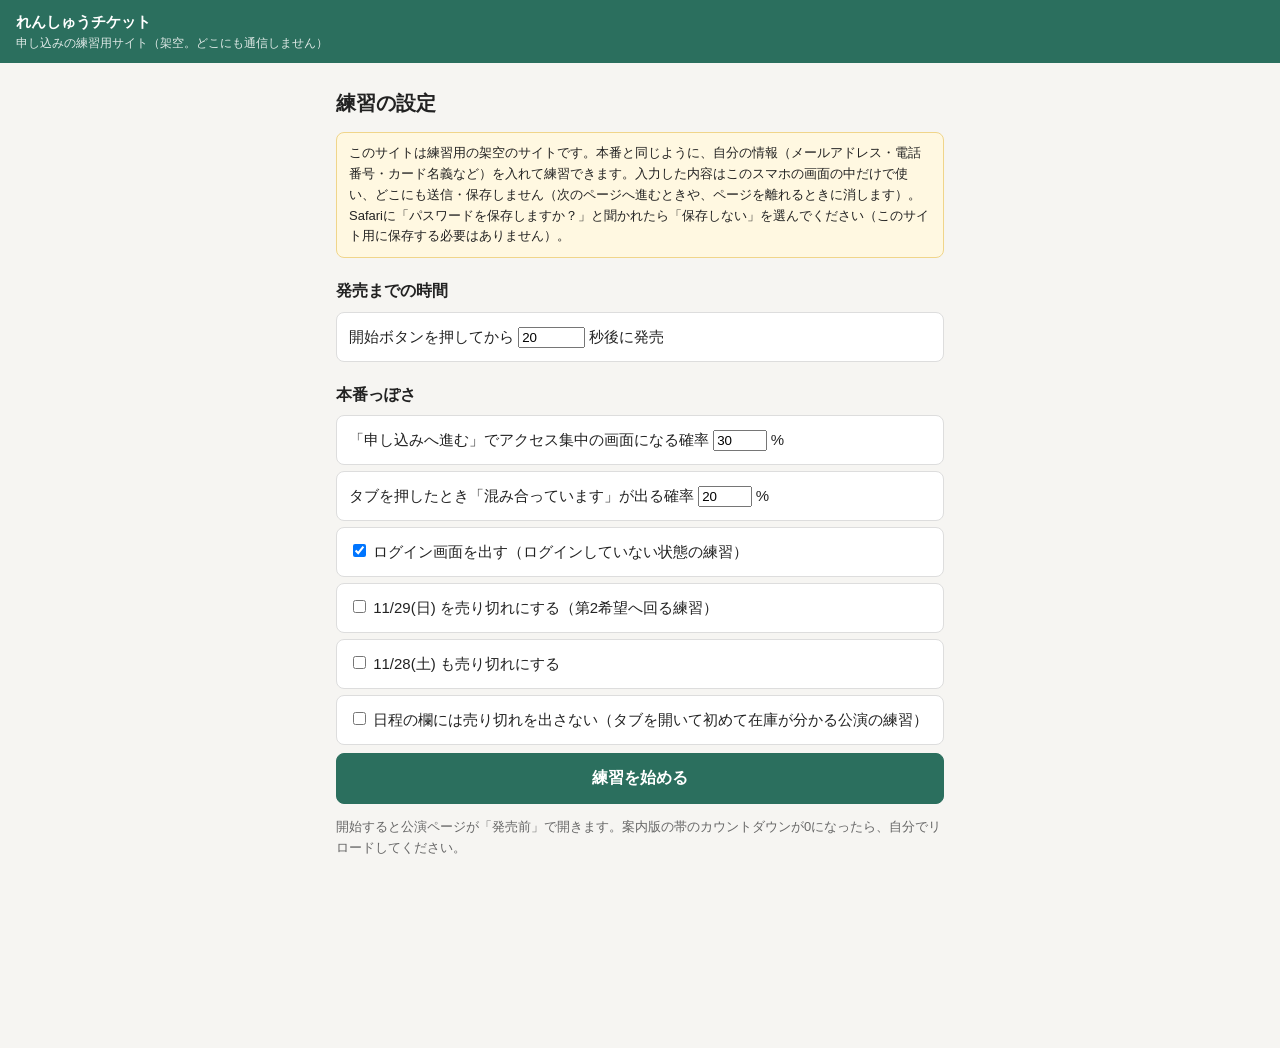
==== index.html @ 8c1ce604 "Add files via upload" ====
<!doctype html>
<html lang="ja">
<head>
<meta charset="utf-8">
<meta name="viewport" content="width=device-width, initial-scale=1">
<meta name="robots" content="noindex">
<title>チケット申し込み練習（設定）</title>
<link rel="stylesheet" href="style.css">
<script src="common.js"></script>
</head>
<body>
<div class="ph">れんしゅうチケット<small>申し込みの練習用サイト（架空。どこにも通信しません）</small></div>
<main>
  <h1>練習の設定</h1>
  <p class="note">このサイトは練習用の架空のサイトです。本番と同じように、自分の情報（メールアドレス・電話番号・カード名義など）を入れて練習できます。入力した内容はこのスマホの画面の中だけで使い、どこにも送信・保存しません（次のページへ進むときや、ページを離れるときに消します）。<br>Safariに「パスワードを保存しますか？」と聞かれたら「保存しない」を選んでください（このサイト用に保存する必要はありません）。</p>

  <h2>発売までの時間</h2>
  <label class="choice">開始ボタンを押してから <input id="delaySec" type="number" min="5" max="600" style="width:5em"> 秒後に発売</label>

  <h2>本番っぽさ</h2>
  <label class="choice">「申し込みへ進む」でアクセス集中の画面になる確率 <input id="sorryRate" type="number" min="0" max="100" style="width:4em"> %</label>
  <label class="choice">タブを押したとき「混み合っています」が出る確率 <input id="busyRate" type="number" min="0" max="100" style="width:4em"> %</label>
  <label class="choice"><input id="needLogin" type="checkbox"> ログイン画面を出す（ログインしていない状態の練習）</label>
  <label class="choice"><input id="sold29" type="checkbox"> 11/29(日) を売り切れにする（第2希望へ回る練習）</label>
  <label class="choice"><input id="sold28" type="checkbox"> 11/28(土) も売り切れにする</label>
  <label class="choice"><input id="hideSold" type="checkbox"> 日程の欄には売り切れを出さない（タブを開いて初めて在庫が分かる公演の練習）</label>

  <button id="start" class="Button -primary">練習を始める</button>
  <p class="filler">開始すると公演ページが「発売前」で開きます。案内版の帯のカウントダウンが0になったら、自分でリロードしてください。</p>
</main>
<script>
  const c = P.cfg();
  for (const k of ['delaySec', 'sorryRate', 'busyRate']) document.getElementById(k).value = c[k];
  for (const k of ['needLogin', 'sold29', 'sold28', 'hideSold']) document.getElementById(k).checked = !!c[k];
  document.getElementById('start').addEventListener('click', () => {
    const v = (id) => Number(document.getElementById(id).value) || 0;
    const b = (id) => document.getElementById(id).checked;
    const cfg = { delaySec: Math.max(5, v('delaySec')), sorryRate: v('sorryRate'), busyRate: v('busyRate'),
      needLogin: b('needLogin'), sold29: b('sold29'), sold28: b('sold28'), hideSold: b('hideSold') };
    cfg.startAt = Date.now() + cfg.delaySec * 1000;
    P.set('cfg', cfg);
    P.reset();
    location.href = 'order.html?gLcode=99999';
  });
</script>
</body>
</html>
---- style.css ----
:root { --bg: #f6f5f2; --fg: #222; --sub: #666; --line: #ddd; --brand: #2b6f5e; --card: #fff; --warn: #b3261e; }
* { box-sizing: border-box; }
body { margin: 0; background: var(--bg); color: var(--fg); font: 15px/1.6 -apple-system, "Hiragino Sans", sans-serif; padding-bottom: 160px; }
.ph { background: var(--brand); color: #fff; padding: 10px 16px; font-weight: bold; }
.ph small { display: block; font-weight: normal; opacity: .85; font-size: 12px; }
main { padding: 16px; max-width: 640px; margin: 0 auto; }
h1 { font-size: 20px; margin: 8px 0 12px; }
h2 { font-size: 16px; margin: 20px 0 8px; }
.note { background: #fff8e1; border: 1px solid #f0d58a; border-radius: 8px; padding: 10px 12px; font-size: 13px; }
.filler { color: var(--sub); font-size: 13px; }
.filler p { margin: 0 0 12px; }
.Tags { list-style: none; padding: 0; margin: 0 0 12px; display: flex; gap: 6px; flex-wrap: wrap; }
.Tag { border: 1px solid var(--line); border-radius: 4px; padding: 2px 8px; font-size: 12px; background: var(--card); }
.Tag.-release { border-color: var(--brand); color: var(--brand); font-weight: bold; }
.Tag.-before-release { color: var(--sub); }
.views { display: flex; gap: 8px; margin: 8px 0 16px; }
.ViewSwitchButton { flex: 1; padding: 8px; border: 1px solid var(--line); background: var(--card); border-radius: 6px; font-size: 14px; }
.ViewSwitchButton.-is-active { border-color: var(--brand); color: var(--brand); font-weight: bold; }
.AccordionBox { background: var(--card); border: 1px solid var(--line); border-radius: 8px; margin-bottom: 12px; overflow: hidden; }
.AccordionBox__head { display: flex; justify-content: space-between; align-items: center; padding: 12px; }
.AccordionBox__status { margin: 0; font-size: 13px; color: var(--brand); font-weight: bold; }
.AccordionBox__button { width: 100%; padding: 12px; border: 0; border-top: 1px solid var(--line); background: #fafafa; font-size: 14px; }
.AccordionBox__list { list-style: none; margin: 0; padding: 0; }
.AccordionBox__item { display: flex; justify-content: space-between; align-items: center; padding: 12px; border-top: 1px solid var(--line); }
.AccordionBox__itemPlace a { color: var(--brand); font-weight: bold; text-decoration: underline; }
.AccordionBox__item[data-item-status="sold-out"] .AccordionBox__itemPlace a { color: var(--sub); pointer-events: none; text-decoration: none; }
.loading { padding: 12px; color: var(--sub); font-size: 13px; border-top: 1px solid var(--line); }
.Modal { position: fixed; inset: 0; background: rgba(0,0,0,.45); display: flex; align-items: flex-end; justify-content: center; z-index: 1000; }
.Modal[aria-hidden="true"] { display: none; }
.Modal__box { background: var(--card); width: 100%; max-width: 640px; border-radius: 14px 14px 0 0; padding: 16px 16px 140px; max-height: 90vh; overflow: auto; }
.Button { display: block; width: 100%; text-align: center; padding: 14px; border-radius: 8px; border: 1px solid var(--line); background: var(--card); color: var(--fg); font-size: 16px; text-decoration: none; margin: 8px 0; }
.Button.-primary, .Button.primary { background: var(--brand); color: #fff; border-color: var(--brand); font-weight: bold; }
.Button.-secondary { background: var(--warn); color: #fff; border-color: var(--warn); }
select { font-size: 16px; padding: 8px; width: 100%; }
label.choice { display: block; background: var(--card); border: 1px solid var(--line); border-radius: 8px; padding: 12px; margin: 6px 0; }
input[type=text], input[type=email], input[type=password], input[inputmode=numeric] { width: 100%; font-size: 16px; padding: 10px; border: 1px solid var(--line); border-radius: 6px; }
.err { color: var(--warn); font-size: 13px; min-height: 1em; }
.signup-modal-wrapper { position: fixed; inset: 0; background: rgba(0,0,0,.45); display: none; align-items: center; justify-content: center; z-index: 1000; padding: 16px; }
.signup-modal-wrapper.is-open { display: flex; }
.signup-modal-wrapper .modal { background: var(--card); border-radius: 12px; padding: 16px; max-width: 520px; width: 100%; }
table.sum { width: 100%; border-collapse: collapse; background: var(--card); }
table.sum td { border: 1px solid var(--line); padding: 8px; font-size: 14px; }
.big { font-size: 28px; font-weight: bold; color: var(--brand); }
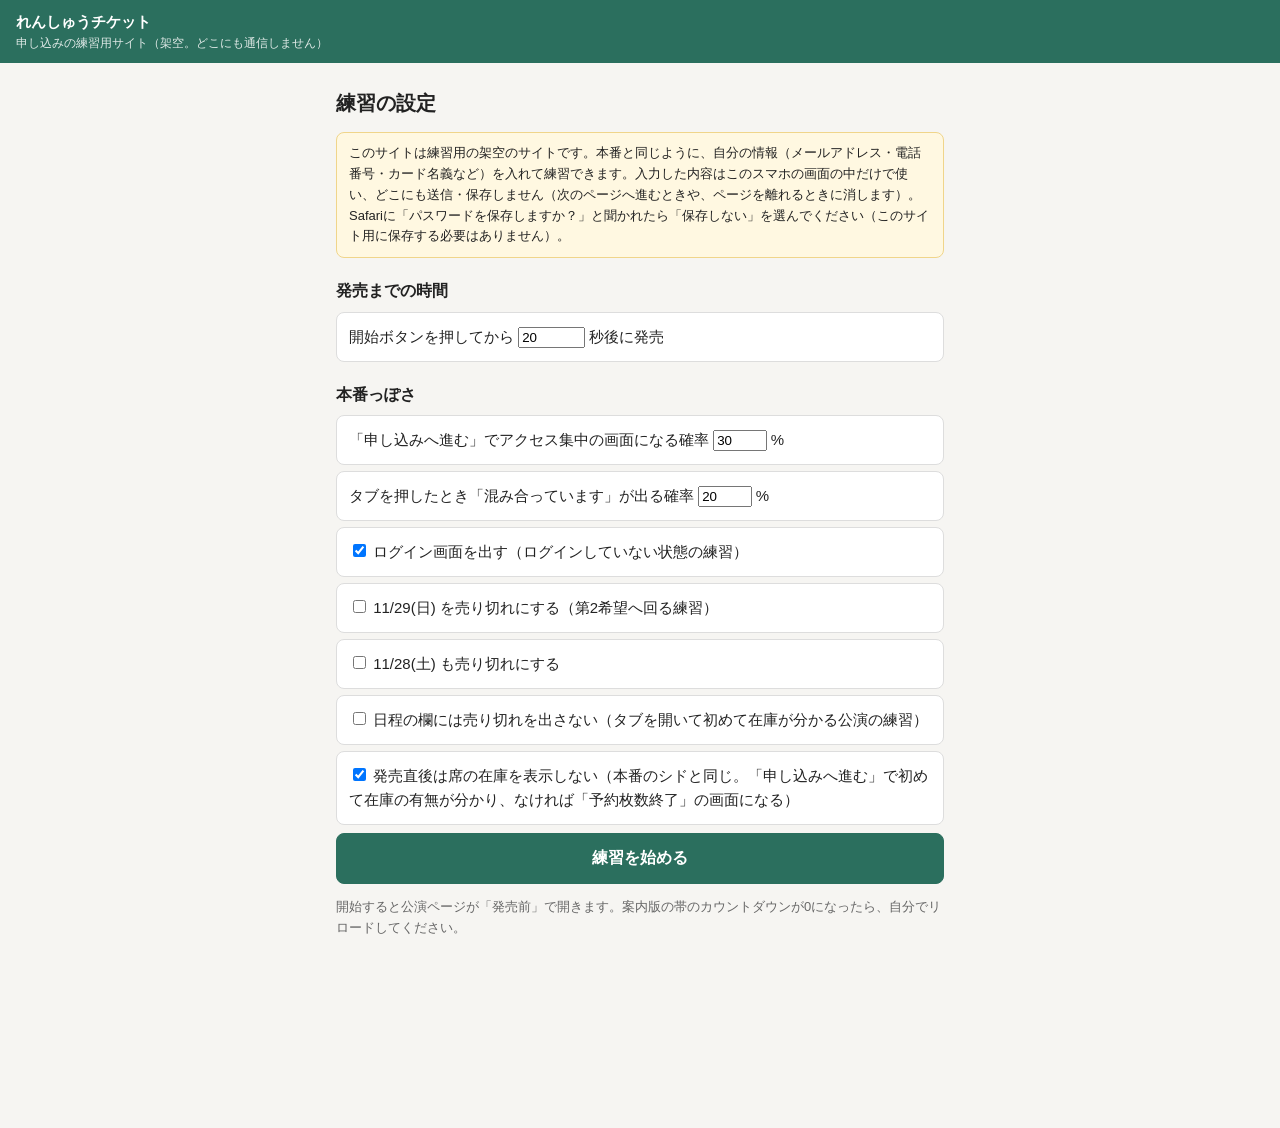
==== commit 221a6f26: "Add files via upload" ====
--- a/index.html
+++ b/index.html
@@ -24,6 +24,7 @@
   <label class="choice"><input id="sold29" type="checkbox"> 11/29(日) を売り切れにする（第2希望へ回る練習）</label>
   <label class="choice"><input id="sold28" type="checkbox"> 11/28(土) も売り切れにする</label>
   <label class="choice"><input id="hideSold" type="checkbox"> 日程の欄には売り切れを出さない（タブを開いて初めて在庫が分かる公演の練習）</label>
+  <label class="choice"><input id="blankStock" type="checkbox"> 発売直後は席の在庫を表示しない（本番のシドと同じ。「申し込みへ進む」で初めて在庫の有無が分かり、なければ「予約枚数終了」の画面になる）</label>
 
   <button id="start" class="Button -primary">練習を始める</button>
   <p class="filler">開始すると公演ページが「発売前」で開きます。案内版の帯のカウントダウンが0になったら、自分でリロードしてください。</p>
@@ -31,12 +32,12 @@
 <script>
   const c = P.cfg();
   for (const k of ['delaySec', 'sorryRate', 'busyRate']) document.getElementById(k).value = c[k];
-  for (const k of ['needLogin', 'sold29', 'sold28', 'hideSold']) document.getElementById(k).checked = !!c[k];
+  for (const k of ['needLogin', 'sold29', 'sold28', 'hideSold', 'blankStock']) document.getElementById(k).checked = !!c[k];
   document.getElementById('start').addEventListener('click', () => {
     const v = (id) => Number(document.getElementById(id).value) || 0;
     const b = (id) => document.getElementById(id).checked;
     const cfg = { delaySec: Math.max(5, v('delaySec')), sorryRate: v('sorryRate'), busyRate: v('busyRate'),
-      needLogin: b('needLogin'), sold29: b('sold29'), sold28: b('sold28'), hideSold: b('hideSold') };
+      needLogin: b('needLogin'), sold29: b('sold29'), sold28: b('sold28'), hideSold: b('hideSold'), blankStock: b('blankStock') };
     cfg.startAt = Date.now() + cfg.delaySec * 1000;
     P.set('cfg', cfg);
     P.reset();
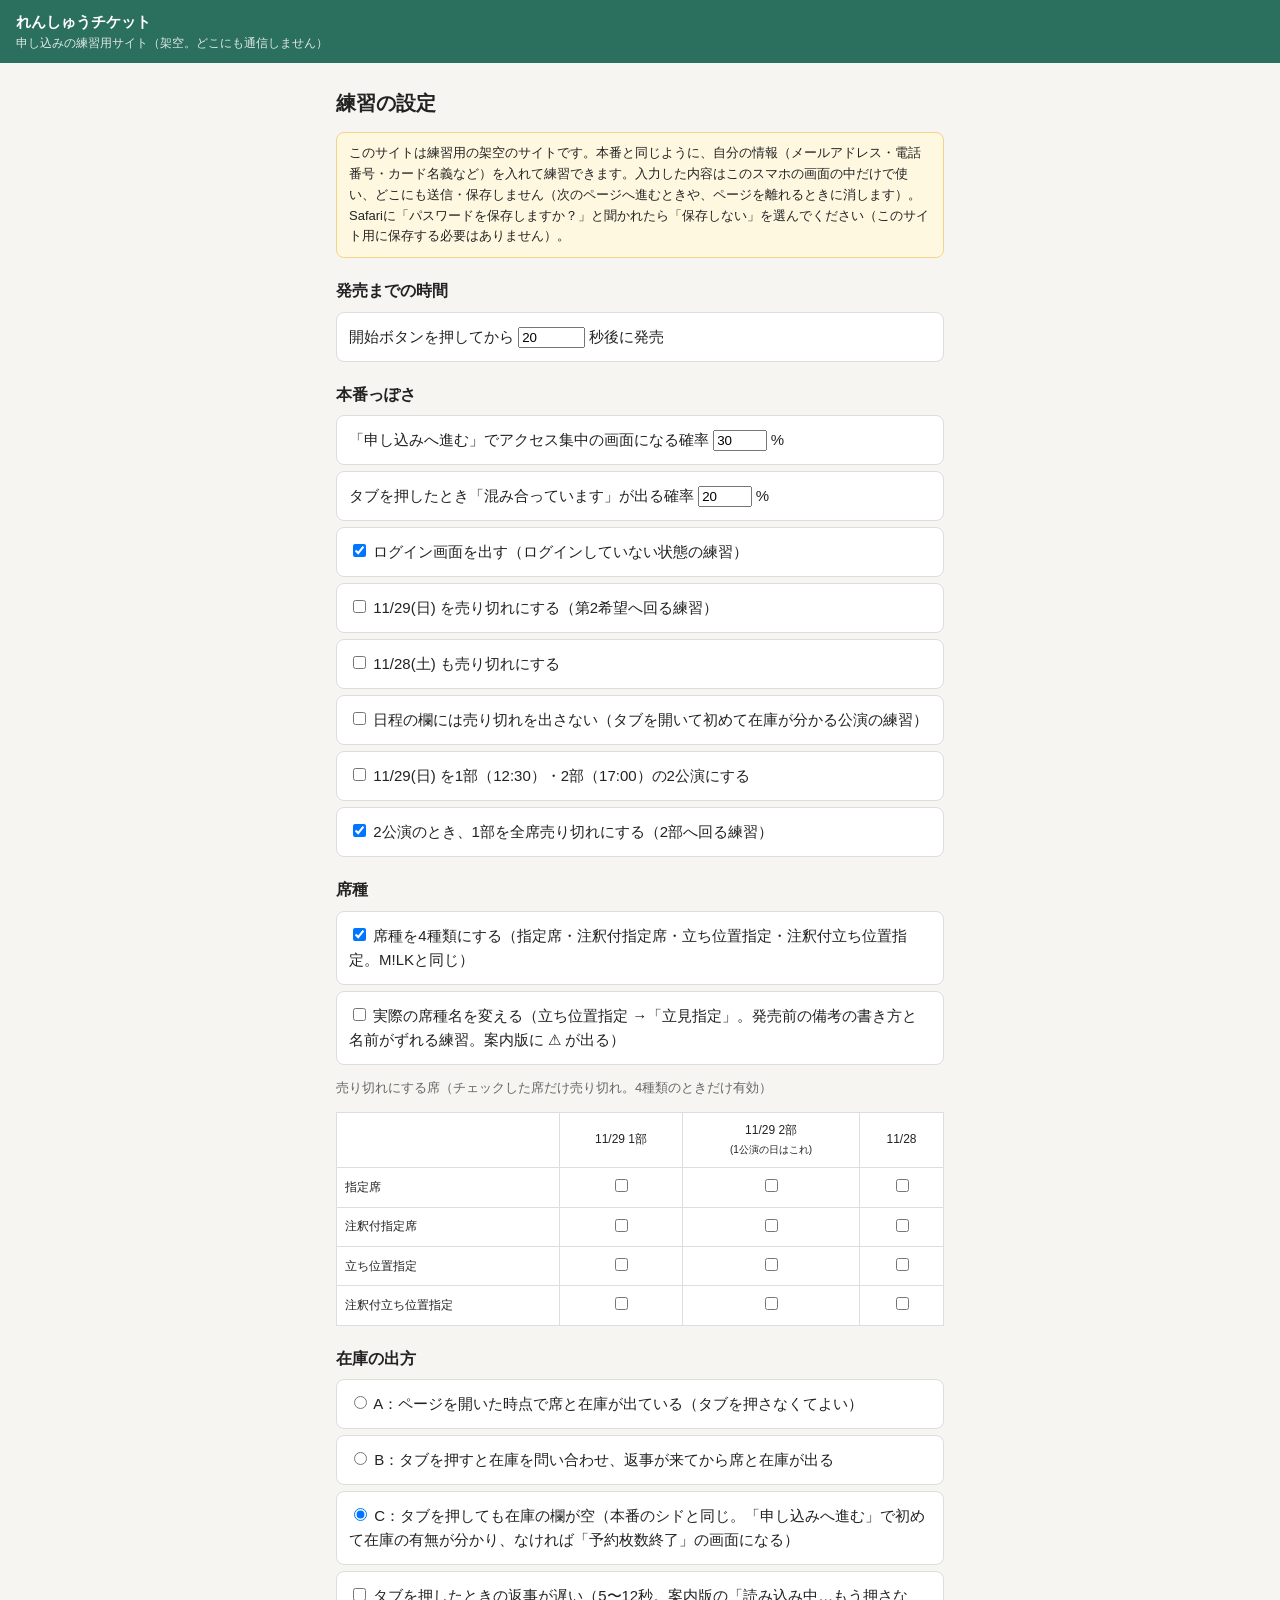
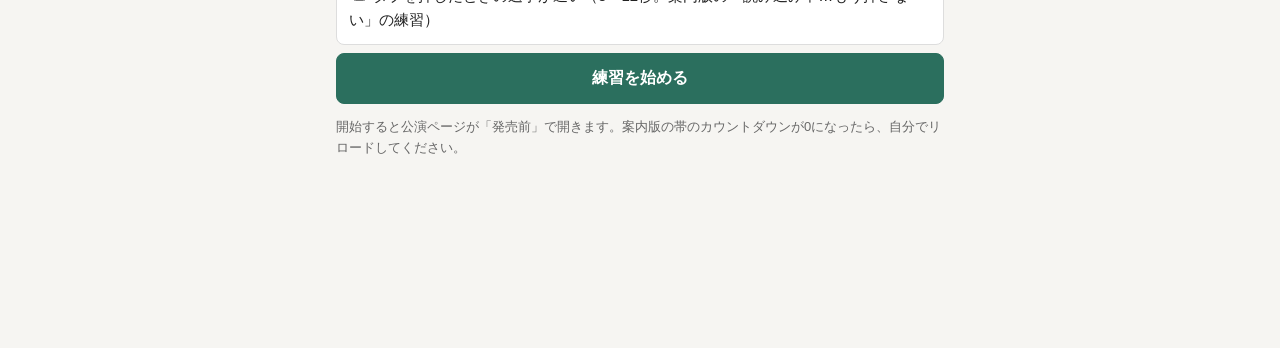
==== commit 097a19ff: "Add files via upload" ====
--- a/index.html
+++ b/index.html
@@ -24,7 +24,20 @@
   <label class="choice"><input id="sold29" type="checkbox"> 11/29(日) を売り切れにする（第2希望へ回る練習）</label>
   <label class="choice"><input id="sold28" type="checkbox"> 11/28(土) も売り切れにする</label>
   <label class="choice"><input id="hideSold" type="checkbox"> 日程の欄には売り切れを出さない（タブを開いて初めて在庫が分かる公演の練習）</label>
-  <label class="choice"><input id="blankStock" type="checkbox"> 発売直後は席の在庫を表示しない（本番のシドと同じ。「申し込みへ進む」で初めて在庫の有無が分かり、なければ「予約枚数終了」の画面になる）</label>
+  <label class="choice"><input id="twoShows" type="checkbox"> 11/29(日) を1部（12:30）・2部（17:00）の2公演にする</label>
+  <label class="choice"><input id="soldShow1" type="checkbox"> 2公演のとき、1部を全席売り切れにする（2部へ回る練習）</label>
+
+  <h2>席種</h2>
+  <label class="choice"><input id="seats4" type="checkbox"> 席種を4種類にする（指定席・注釈付指定席・立ち位置指定・注釈付立ち位置指定。M!LKと同じ）</label>
+  <label class="choice"><input id="renameSeats" type="checkbox"> 実際の席種名を変える（立ち位置指定 →「立見指定」。発売前の備考の書き方と名前がずれる練習。案内版に ⚠ が出る）</label>
+  <p class="filler">売り切れにする席（チェックした席だけ売り切れ。4種類のときだけ有効）</p>
+  <table class="sum" id="soldGrid"></table>
+
+  <h2>在庫の出方</h2>
+  <label class="choice"><input type="radio" name="stockMode" value="A"> A：ページを開いた時点で席と在庫が出ている（タブを押さなくてよい）</label>
+  <label class="choice"><input type="radio" name="stockMode" value="B"> B：タブを押すと在庫を問い合わせ、返事が来てから席と在庫が出る</label>
+  <label class="choice"><input type="radio" name="stockMode" value="C"> C：タブを押しても在庫の欄が空（本番のシドと同じ。「申し込みへ進む」で初めて在庫の有無が分かり、なければ「予約枚数終了」の画面になる）</label>
+  <label class="choice"><input id="slowRes" type="checkbox"> タブを押したときの返事が遅い（5〜12秒。案内版の「読み込み中…もう押さない」の練習）</label>
 
   <button id="start" class="Button -primary">練習を始める</button>
   <p class="filler">開始すると公演ページが「発売前」で開きます。案内版の帯のカウントダウンが0になったら、自分でリロードしてください。</p>
@@ -32,12 +45,25 @@
 <script>
   const c = P.cfg();
   for (const k of ['delaySec', 'sorryRate', 'busyRate']) document.getElementById(k).value = c[k];
-  for (const k of ['needLogin', 'sold29', 'sold28', 'hideSold', 'blankStock']) document.getElementById(k).checked = !!c[k];
+  for (const k of ['needLogin', 'sold29', 'sold28', 'hideSold', 'slowRes', 'twoShows', 'soldShow1', 'seats4', 'renameSeats']) document.getElementById(k).checked = !!c[k];
+  // 売り切れにする席の表（行＝席種、列＝公演）
+  const SEATN = [['001', '指定席'], ['004', '注釈付指定席'], ['005', '立ち位置指定'], ['006', '注釈付立ち位置指定']];
+  const SHOWN = [['P29A', '11/29 1部'], ['P29', '11/29 2部<br><small>(1公演の日はこれ)</small>'], ['P28', '11/28']];
+  const grid = document.getElementById('soldGrid');
+  grid.innerHTML = '<tr><td></td>' + SHOWN.map(([, n]) => `<td style="font-size:12px;text-align:center">${n}</td>`).join('') + '</tr>' +
+    SEATN.map(([cd, n]) => `<tr><td style="font-size:12px">${n}</td>` +
+      SHOWN.map(([k]) => `<td style="text-align:center"><input type="checkbox" class="soldSeat" value="${k}|${cd}"${(c.soldSeats || []).includes(`${k}|${cd}`) ? ' checked' : ''}></td>`).join('') + '</tr>').join('');
+  const mode0 = ['A', 'B', 'C'].includes(c.stockMode) ? c.stockMode : (c.blankStock ? 'C' : 'B');
+  document.querySelector(`input[name=stockMode][value=${mode0}]`).checked = true;
   document.getElementById('start').addEventListener('click', () => {
     const v = (id) => Number(document.getElementById(id).value) || 0;
     const b = (id) => document.getElementById(id).checked;
     const cfg = { delaySec: Math.max(5, v('delaySec')), sorryRate: v('sorryRate'), busyRate: v('busyRate'),
-      needLogin: b('needLogin'), sold29: b('sold29'), sold28: b('sold28'), hideSold: b('hideSold'), blankStock: b('blankStock') };
+      needLogin: b('needLogin'), sold29: b('sold29'), sold28: b('sold28'), hideSold: b('hideSold'),
+      stockMode: document.querySelector('input[name=stockMode]:checked')?.value || 'C', slowRes: b('slowRes'), twoShows: b('twoShows'),
+      soldShow1: b('soldShow1'), seats4: b('seats4'), renameSeats: b('renameSeats'),
+      soldSeats: [...document.querySelectorAll('.soldSeat:checked')].map((x) => x.value) };
+    cfg.blankStock = cfg.stockMode === 'C';
     cfg.startAt = Date.now() + cfg.delaySec * 1000;
     P.set('cfg', cfg);
     P.reset();
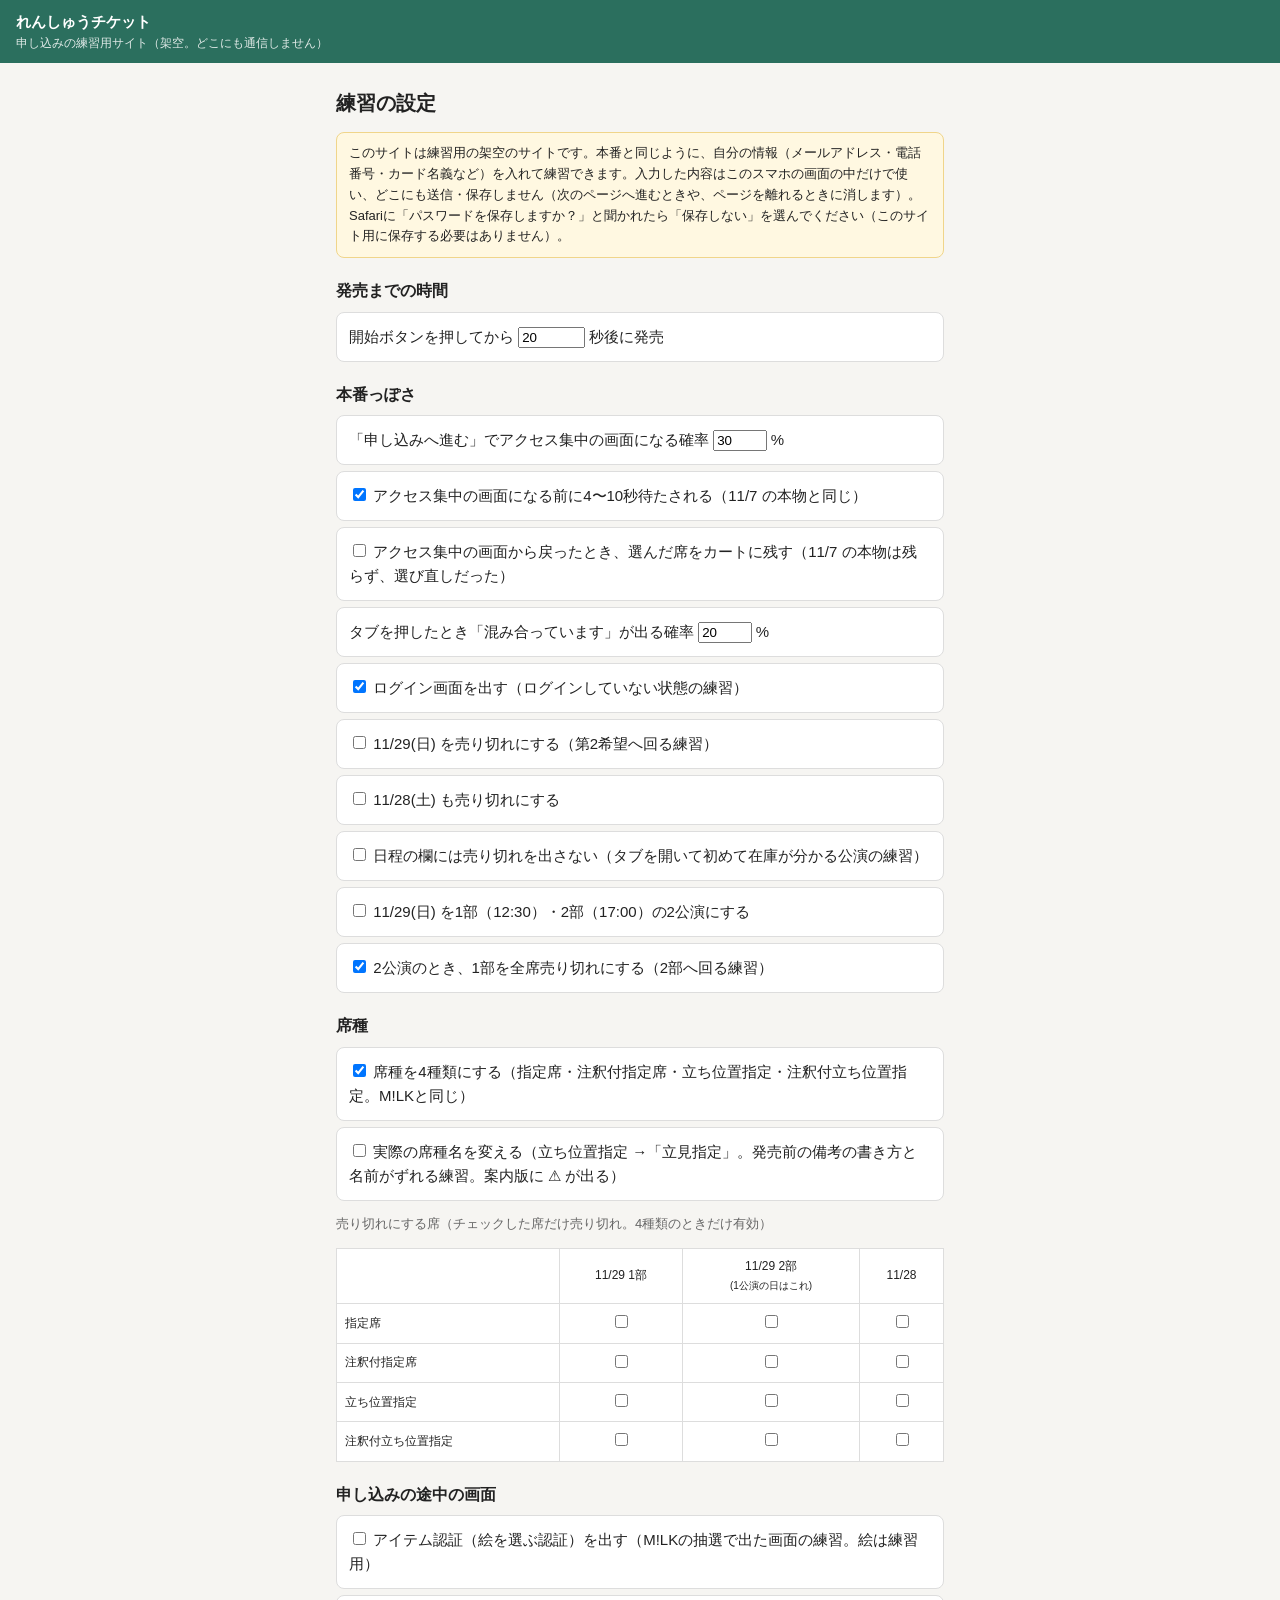
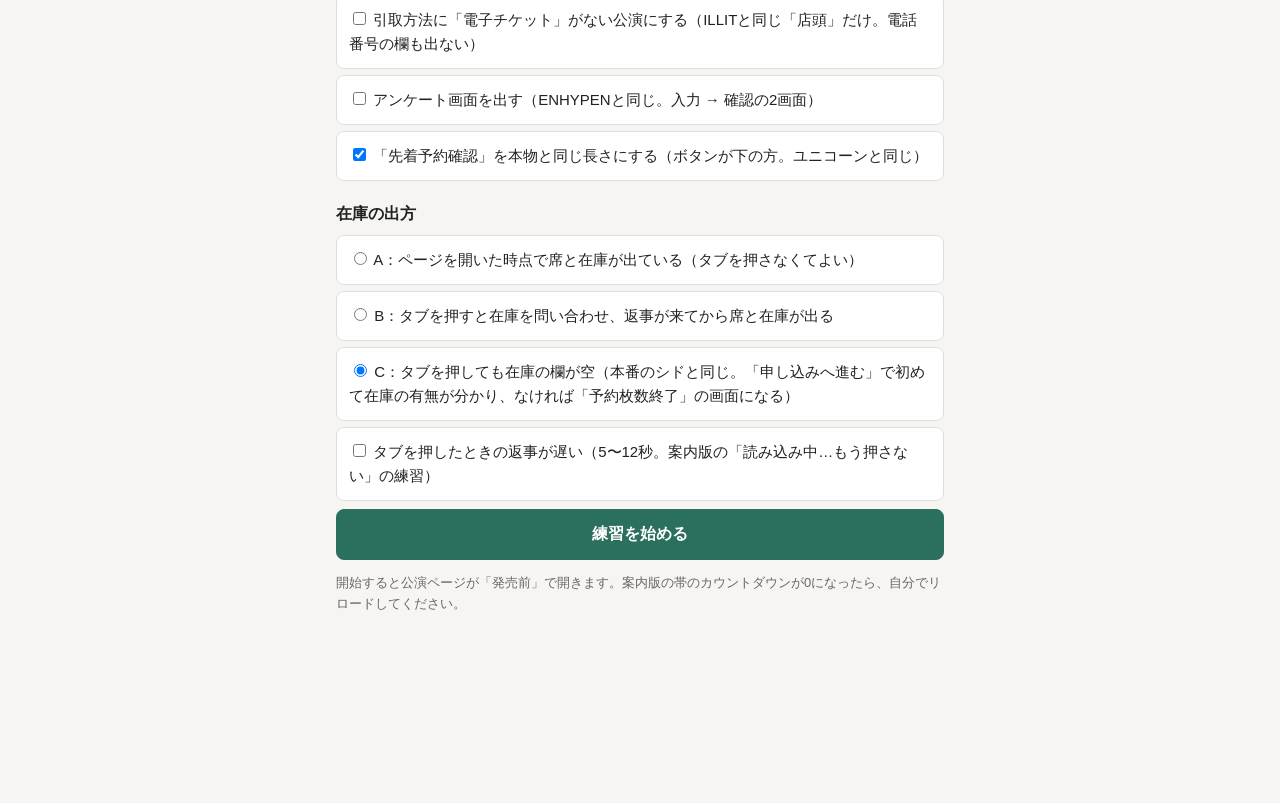
==== commit f77eebe0: "Add files via upload" ====
--- a/index.html
+++ b/index.html
@@ -19,6 +19,8 @@
 
   <h2>本番っぽさ</h2>
   <label class="choice">「申し込みへ進む」でアクセス集中の画面になる確率 <input id="sorryRate" type="number" min="0" max="100" style="width:4em"> %</label>
+  <label class="choice"><input id="sorryWait" type="checkbox"> アクセス集中の画面になる前に4〜10秒待たされる（11/7 の本物と同じ）</label>
+  <label class="choice"><input id="sorryKeepCart" type="checkbox"> アクセス集中の画面から戻ったとき、選んだ席をカートに残す（11/7 の本物は残らず、選び直しだった）</label>
   <label class="choice">タブを押したとき「混み合っています」が出る確率 <input id="busyRate" type="number" min="0" max="100" style="width:4em"> %</label>
   <label class="choice"><input id="needLogin" type="checkbox"> ログイン画面を出す（ログインしていない状態の練習）</label>
   <label class="choice"><input id="sold29" type="checkbox"> 11/29(日) を売り切れにする（第2希望へ回る練習）</label>
@@ -33,6 +35,11 @@
   <p class="filler">売り切れにする席（チェックした席だけ売り切れ。4種類のときだけ有効）</p>
   <table class="sum" id="soldGrid"></table>
 
+  <h2>申し込みの途中の画面</h2>
+  <label class="choice"><input id="itemAuth" type="checkbox"> アイテム認証（絵を選ぶ認証）を出す（M!LKの抽選で出た画面の練習。絵は練習用）</label>
+  <label class="choice"><input id="noETicket" type="checkbox"> 引取方法に「電子チケット」がない公演にする（ILLITと同じ「店頭」だけ。電話番号の欄も出ない）</label>
+  <label class="choice"><input id="question" type="checkbox"> アンケート画面を出す（ENHYPENと同じ。入力 → 確認の2画面）</label>
+  <label class="choice"><input id="longConfirm" type="checkbox"> 「先着予約確認」を本物と同じ長さにする（ボタンが下の方。ユニコーンと同じ）</label>
   <h2>在庫の出方</h2>
   <label class="choice"><input type="radio" name="stockMode" value="A"> A：ページを開いた時点で席と在庫が出ている（タブを押さなくてよい）</label>
   <label class="choice"><input type="radio" name="stockMode" value="B"> B：タブを押すと在庫を問い合わせ、返事が来てから席と在庫が出る</label>
@@ -45,7 +52,7 @@
 <script>
   const c = P.cfg();
   for (const k of ['delaySec', 'sorryRate', 'busyRate']) document.getElementById(k).value = c[k];
-  for (const k of ['needLogin', 'sold29', 'sold28', 'hideSold', 'slowRes', 'twoShows', 'soldShow1', 'seats4', 'renameSeats']) document.getElementById(k).checked = !!c[k];
+  for (const k of ['needLogin', 'sold29', 'sold28', 'hideSold', 'slowRes', 'twoShows', 'soldShow1', 'seats4', 'renameSeats', 'itemAuth', 'noETicket', 'question', 'longConfirm', 'sorryWait', 'sorryKeepCart']) document.getElementById(k).checked = !!c[k];
   // 売り切れにする席の表（行＝席種、列＝公演）
   const SEATN = [['001', '指定席'], ['004', '注釈付指定席'], ['005', '立ち位置指定'], ['006', '注釈付立ち位置指定']];
   const SHOWN = [['P29A', '11/29 1部'], ['P29', '11/29 2部<br><small>(1公演の日はこれ)</small>'], ['P28', '11/28']];
@@ -62,6 +69,7 @@
       needLogin: b('needLogin'), sold29: b('sold29'), sold28: b('sold28'), hideSold: b('hideSold'),
       stockMode: document.querySelector('input[name=stockMode]:checked')?.value || 'C', slowRes: b('slowRes'), twoShows: b('twoShows'),
       soldShow1: b('soldShow1'), seats4: b('seats4'), renameSeats: b('renameSeats'),
+      itemAuth: b('itemAuth'), noETicket: b('noETicket'), question: b('question'), longConfirm: b('longConfirm'), sorryWait: b('sorryWait'), sorryKeepCart: b('sorryKeepCart'),
       soldSeats: [...document.querySelectorAll('.soldSeat:checked')].map((x) => x.value) };
     cfg.blankStock = cfg.stockMode === 'C';
     cfg.startAt = Date.now() + cfg.delaySec * 1000;
--- a/style.css
+++ b/style.css
@@ -41,3 +41,70 @@
 table.sum { width: 100%; border-collapse: collapse; background: var(--card); }
 table.sum td { border: 1px solid var(--line); padding: 8px; font-size: 14px; }
 .big { font-size: 28px; font-weight: bold; color: var(--brand); }
+
+/* 枚数選択（本物と同じく画面いっぱい・長い） */
+.Modal.Modal-slide { align-items: stretch; background: var(--card); }
+.Modal-slide .Modal__container { width: 100%; max-width: 640px; margin: 0 auto; overflow: auto; background: var(--card); padding-bottom: 140px; }
+.Modal-slide .Header { position: sticky; top: 0; background: #0070c0; color: #fff; padding: 10px 16px; z-index: 1; }
+.Modal-slide .Header__title { font-size: 18px; margin: 0; }
+.Modal-slide .Header__return { color: #fff; text-decoration: none; margin-right: 12px; font-size: 22px; }
+.Modal-slide .Container { padding: 0 16px; }
+.Modal-slide .Section { margin: 16px 0; }
+.TicketTitle { font-size: 22px; border-left: 4px solid #0070c0; padding-left: 10px; margin: 20px 0 16px; }
+.SectionTitle { font-size: 17px; margin: 16px 0 8px; }
+.SectionTitle.-with-border { border-left: 4px solid #0070c0; padding-left: 10px; }
+.Modal-slide .Tags { list-style: none; display: flex; gap: 6px; padding: 0; margin: 0 0 12px; }
+.Modal-slide .Tag { border: 1px solid var(--line); padding: 2px 8px; font-size: 13px; border-radius: 3px; }
+.Modal-slide .Tag.-release { background: #c8336b; color: #fff; border-color: #c8336b; }
+.Modal-slide .Text { margin: 6px 0; }
+.Modal-slide .Icon-calendar, .Modal-slide .Icon-clock, .Modal-slide .Icon-pin { font-style: normal; margin-right: 6px; }
+.TicketSelectBlock.mt-40 { margin-top: 40px; }
+.TicketSelectBlock__name { font-size: 16px; margin: 0 0 8px; }
+.TicketSelectBlock__select { display: flex; justify-content: flex-end; align-items: center; gap: 10px; font-size: 16px; }
+.TicketSelectBlock__price { margin: 0; }
+.TicketSelectBlock select { font-size: 18px; padding: 6px 10px; }
+.Box.bg\:gray { background: #eee; padding: 10px 12px; margin-top: 24px; border-radius: 4px; }
+.Box .StackList { list-style: none; padding: 0; margin: 0; }
+.Button[disabled="true"] { background: #bbb !important; border-color: #bbb !important; color: #fff !important; }
+.DefineList { border: 1px solid var(--line); border-radius: 4px; padding: 8px 16px; font-size: 14px; }
+.DefineList dt { font-weight: bold; margin-top: 8px; }
+.DefineList dd { margin: 2px 0 8px; }
+.TicketSelectBlock select { width: auto; min-width: 72px; }
+
+/* 引取／支払・先着予約確認（本物の見た目に寄せる） */
+.TransitionMenu { display: flex; justify-content: space-around; font-size: 13px; color: #999; padding: 10px 0 14px; border-bottom: 1px solid var(--line); margin: 0 -16px 0; }
+.TransitionMenu .on { color: #0070c0; font-weight: bold; }
+.SelectionArea__main__SelectTitle, .ConfirmationArea .area_inner h1 { font-size: 22px; margin: 18px 0 14px; }
+#errorMsgList { list-style: none; padding: 0; margin: 0 0 8px; color: #c00; font-weight: bold; min-height: 8px; }
+.SelectionArea__cover, .ConfirmationArea__cover { background: #f2f2f2; padding: 16px; margin-bottom: 12px; }
+.SelectionArea__cover__Title, .ConfirmationArea__cover__Title { font-size: 22px; letter-spacing: .3em; margin: 0 0 10px; }
+.SelectionArea__cover__List { list-style: none; padding: 0; display: flex; gap: 6px; margin: 0 0 8px; }
+.tag { border: 1px solid #999; font-size: 12px; padding: 2px 6px; margin-right: 4px; }
+.SelectionArea__other dl, .ConfirmationArea__cover dl { margin: 0; }
+.SelectionArea__other dt, .ConfirmationArea__cover dt { font-weight: bold; margin-top: 8px; }
+.SelectionArea__other dd, .ConfirmationArea__cover dd { margin: 0; }
+.CollectionMethod h2, .PaymentMethod h2, .SmartSetting h2 { background: #eee; margin: 24px -16px 12px; padding: 16px; font-size: 20px; }
+.CollectionMethod__box label, .paymentMethodBox label { display: flex; align-items: center; gap: 10px; padding: 12px 6px; border-bottom: 1px solid var(--line); font-size: 16px; }
+.PaymentMethod p.detail { margin: 16px 0; }
+.PaymentMethod__main__explanation { margin: 20px 0; line-height: 1.7; }
+.PaymentMethod__main__explanation h4 { margin: 0 0 6px; }
+.SettingText, .ExpText { line-height: 1.7; }
+.ExpText { color: #666; font-size: 13px; }
+.SmartSetting dl { margin: 16px 0; } .SmartSetting dt { font-weight: bold; margin-bottom: 6px; }
+.SmartSetting input { width: 100%; font-size: 18px; padding: 12px; box-sizing: border-box; }
+.InforInput { margin-top: 28px; }
+.ConfirmationArea .note { color: #c8336b; font-weight: bold; background: none; border: 0; padding: 0; margin: 8px 0; }
+.ConfirmationArea .explanation { font-size: 13px; color: #555; line-height: 1.7; }
+.ReservationScreen__cover { background: #eee; margin: 24px -16px 0; padding: 14px 16px; }
+.ReservationScreen__cover h3 { margin: 0; font-size: 20px; }
+.ReservationScreen__content, .ReservationScreen__info { padding: 16px 0; line-height: 1.7; }
+.ReservationScreen__content__list { border-bottom: 1px solid var(--line); padding: 8px 0; }
+.ContentName { font-weight: bold; margin: 0 0 4px; }
+.ReservationScreen__content__total { text-align: right; font-size: 20px; padding: 12px 0; }
+.ReservationScreen__content__total b { color: #c8336b; margin-left: 12px; }
+.ReservationScreen__must-read { padding-top: 24px; }
+.AgreementRequired { color: #c8336b; margin: 0 0 8px; }
+.AgreementText { font-size: 13px; line-height: 1.8; }
+.ReservationScreen__must-read__select { margin-top: 24px; }
+.small { font-size: 12px; color: #666; }
+.SmartSetting dd { margin: 0; }
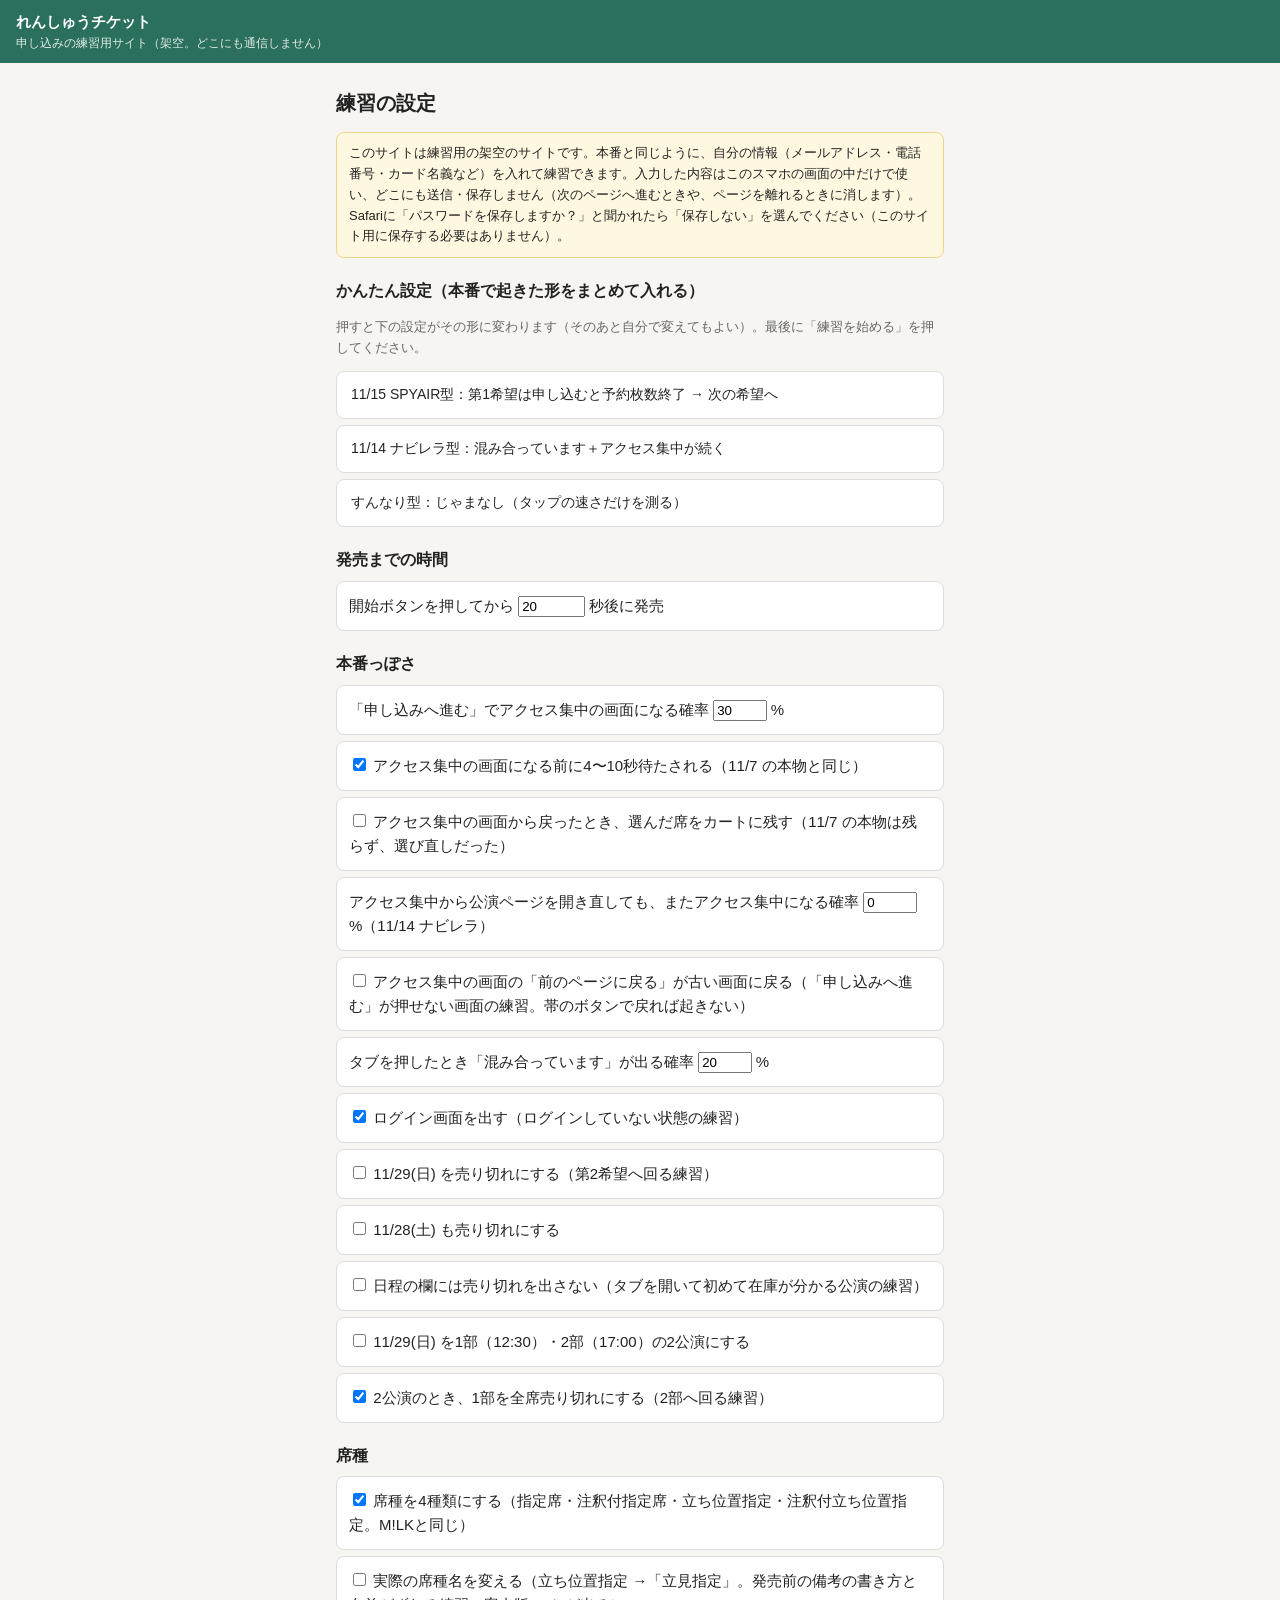
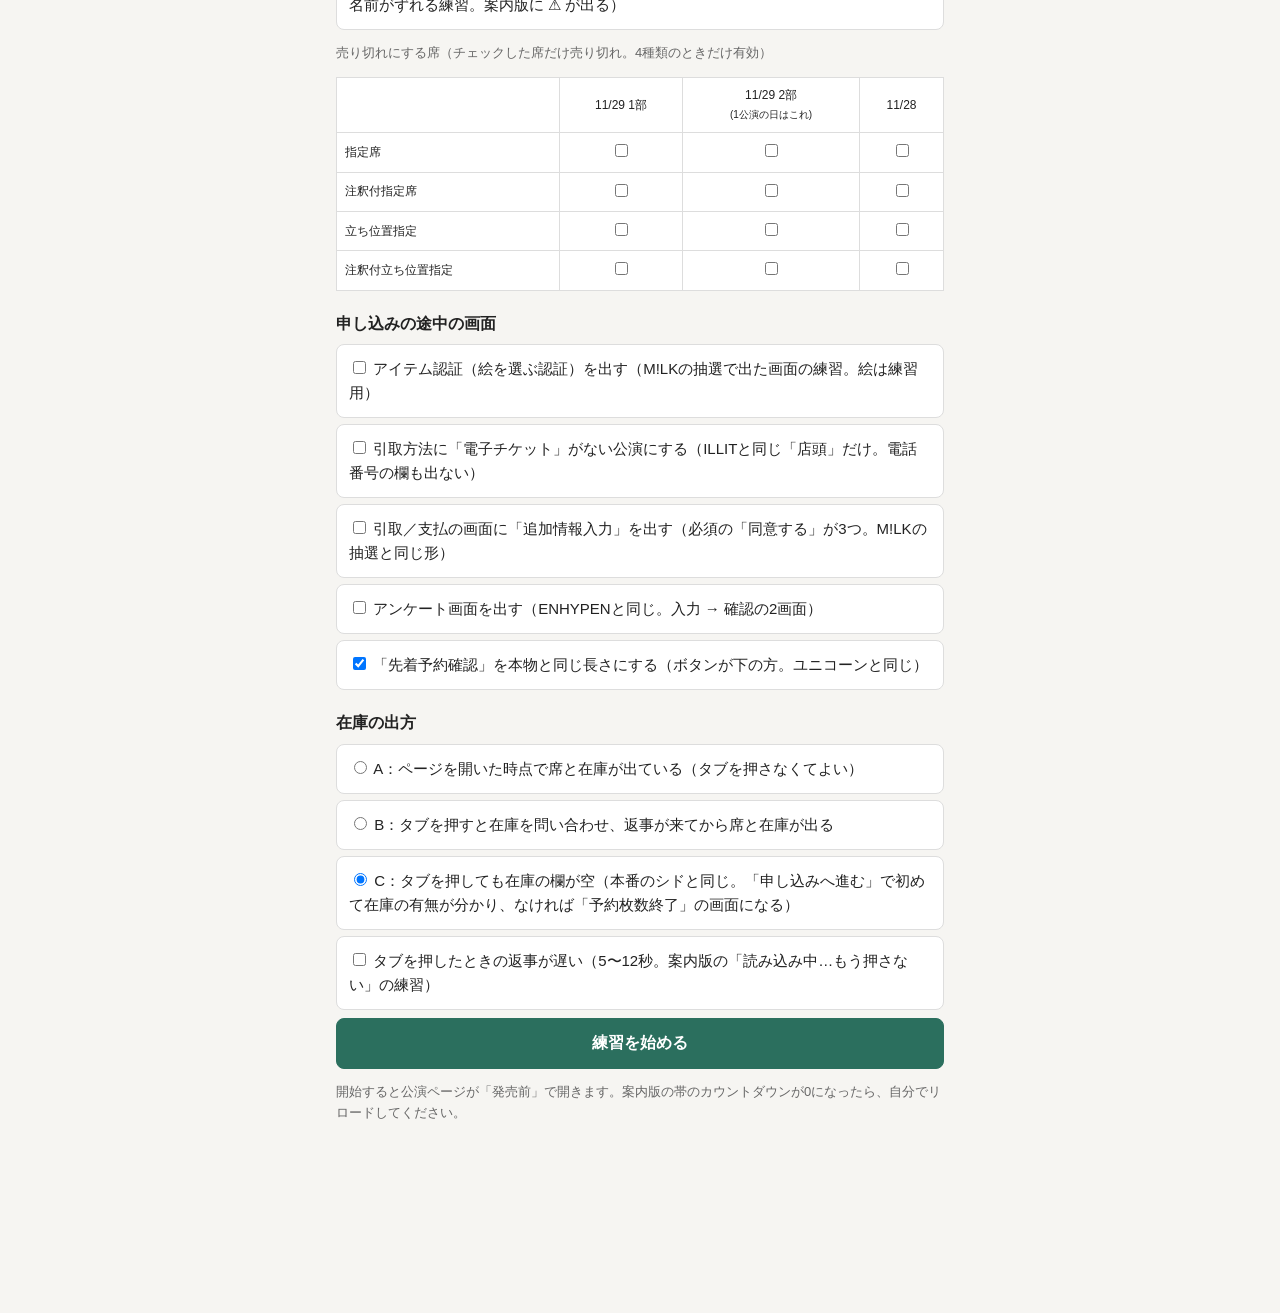
==== commit 58784cc1: "Add files via upload" ====
--- a/index.html
+++ b/index.html
@@ -14,6 +14,13 @@
   <h1>練習の設定</h1>
   <p class="note">このサイトは練習用の架空のサイトです。本番と同じように、自分の情報（メールアドレス・電話番号・カード名義など）を入れて練習できます。入力した内容はこのスマホの画面の中だけで使い、どこにも送信・保存しません（次のページへ進むときや、ページを離れるときに消します）。<br>Safariに「パスワードを保存しますか？」と聞かれたら「保存しない」を選んでください（このサイト用に保存する必要はありません）。</p>
 
+  <h2>かんたん設定（本番で起きた形をまとめて入れる）</h2>
+  <p class="filler">押すと下の設定がその形に変わります（そのあと自分で変えてもよい）。最後に「練習を始める」を押してください。</p>
+  <button type="button" class="Button preset" data-preset="spyair">11/15 SPYAIR型：第1希望は申し込むと予約枚数終了 → 次の希望へ</button>
+  <button type="button" class="Button preset" data-preset="navillera">11/14 ナビレラ型：混み合っています＋アクセス集中が続く</button>
+  <button type="button" class="Button preset" data-preset="smooth">すんなり型：じゃまなし（タップの速さだけを測る）</button>
+  <p class="filler" id="presetMsg"></p>
+
   <h2>発売までの時間</h2>
   <label class="choice">開始ボタンを押してから <input id="delaySec" type="number" min="5" max="600" style="width:5em"> 秒後に発売</label>
 
@@ -21,6 +28,8 @@
   <label class="choice">「申し込みへ進む」でアクセス集中の画面になる確率 <input id="sorryRate" type="number" min="0" max="100" style="width:4em"> %</label>
   <label class="choice"><input id="sorryWait" type="checkbox"> アクセス集中の画面になる前に4〜10秒待たされる（11/7 の本物と同じ）</label>
   <label class="choice"><input id="sorryKeepCart" type="checkbox"> アクセス集中の画面から戻ったとき、選んだ席をカートに残す（11/7 の本物は残らず、選び直しだった）</label>
+  <label class="choice">アクセス集中から公演ページを開き直しても、またアクセス集中になる確率 <input id="reopenSorryRate" type="number" min="0" max="100" style="width:4em"> %（11/14 ナビレラ）</label>
+  <label class="choice"><input id="sorryNoCookie" type="checkbox"> アクセス集中の画面の「前のページに戻る」が古い画面に戻る（「申し込みへ進む」が押せない画面の練習。帯のボタンで戻れば起きない）</label>
   <label class="choice">タブを押したとき「混み合っています」が出る確率 <input id="busyRate" type="number" min="0" max="100" style="width:4em"> %</label>
   <label class="choice"><input id="needLogin" type="checkbox"> ログイン画面を出す（ログインしていない状態の練習）</label>
   <label class="choice"><input id="sold29" type="checkbox"> 11/29(日) を売り切れにする（第2希望へ回る練習）</label>
@@ -38,6 +47,7 @@
   <h2>申し込みの途中の画面</h2>
   <label class="choice"><input id="itemAuth" type="checkbox"> アイテム認証（絵を選ぶ認証）を出す（M!LKの抽選で出た画面の練習。絵は練習用）</label>
   <label class="choice"><input id="noETicket" type="checkbox"> 引取方法に「電子チケット」がない公演にする（ILLITと同じ「店頭」だけ。電話番号の欄も出ない）</label>
+  <label class="choice"><input id="addInfo" type="checkbox"> 引取／支払の画面に「追加情報入力」を出す（必須の「同意する」が3つ。M!LKの抽選と同じ形）</label>
   <label class="choice"><input id="question" type="checkbox"> アンケート画面を出す（ENHYPENと同じ。入力 → 確認の2画面）</label>
   <label class="choice"><input id="longConfirm" type="checkbox"> 「先着予約確認」を本物と同じ長さにする（ボタンが下の方。ユニコーンと同じ）</label>
   <h2>在庫の出方</h2>
@@ -51,8 +61,8 @@
 </main>
 <script>
   const c = P.cfg();
-  for (const k of ['delaySec', 'sorryRate', 'busyRate']) document.getElementById(k).value = c[k];
-  for (const k of ['needLogin', 'sold29', 'sold28', 'hideSold', 'slowRes', 'twoShows', 'soldShow1', 'seats4', 'renameSeats', 'itemAuth', 'noETicket', 'question', 'longConfirm', 'sorryWait', 'sorryKeepCart']) document.getElementById(k).checked = !!c[k];
+  for (const k of ['delaySec', 'sorryRate', 'busyRate', 'reopenSorryRate']) document.getElementById(k).value = c[k];
+  for (const k of ['needLogin', 'sold29', 'sold28', 'hideSold', 'slowRes', 'twoShows', 'soldShow1', 'seats4', 'renameSeats', 'itemAuth', 'noETicket', 'question', 'longConfirm', 'sorryWait', 'sorryKeepCart', 'sorryNoCookie', 'addInfo']) document.getElementById(k).checked = !!c[k];
   // 売り切れにする席の表（行＝席種、列＝公演）
   const SEATN = [['001', '指定席'], ['004', '注釈付指定席'], ['005', '立ち位置指定'], ['006', '注釈付立ち位置指定']];
   const SHOWN = [['P29A', '11/29 1部'], ['P29', '11/29 2部<br><small>(1公演の日はこれ)</small>'], ['P28', '11/28']];
@@ -62,6 +72,25 @@
       SHOWN.map(([k]) => `<td style="text-align:center"><input type="checkbox" class="soldSeat" value="${k}|${cd}"${(c.soldSeats || []).includes(`${k}|${cd}`) ? ' checked' : ''}></td>`).join('') + '</tr>').join('');
   const mode0 = ['A', 'B', 'C'].includes(c.stockMode) ? c.stockMode : (c.blankStock ? 'C' : 'B');
   document.querySelector(`input[name=stockMode][value=${mode0}]`).checked = true;
+  // かんたん設定：本番で起きた形を、下の設定にまとめて入れる（入れるだけ。始めるのは「練習を始める」）
+  const PRESETS = {
+    // 第1希望（11/29 立ち位置指定）は、申し込むと「予約枚数終了」。在庫の欄は空（タブを押しても分からない）
+    spyair: { name: '11/15 SPYAIR型', num: { sorryRate: 0, busyRate: 0, reopenSorryRate: 0 }, on: ['seats4', 'longConfirm'],
+      off: ['needLogin', 'sold29', 'sold28', 'hideSold', 'twoShows', 'renameSeats', 'itemAuth', 'noETicket', 'question', 'slowRes', 'sorryNoCookie', 'addInfo'], mode: 'C', sold: ['P29|005'] },
+    navillera: { name: '11/14 ナビレラ型', num: { sorryRate: 60, busyRate: 50, reopenSorryRate: 40 }, on: ['seats4', 'longConfirm', 'sorryWait', 'twoShows'],
+      off: ['needLogin', 'sold29', 'sold28', 'hideSold', 'renameSeats', 'itemAuth', 'noETicket', 'question', 'slowRes', 'sorryNoCookie', 'sorryKeepCart', 'addInfo', 'soldShow1'], mode: 'B', sold: ['P29A|005', 'P29A|006'] },
+    smooth: { name: 'すんなり型', num: { sorryRate: 0, busyRate: 0, reopenSorryRate: 0 }, on: ['seats4', 'longConfirm'],
+      off: ['needLogin', 'sold29', 'sold28', 'hideSold', 'twoShows', 'renameSeats', 'itemAuth', 'noETicket', 'question', 'slowRes', 'sorryNoCookie', 'addInfo'], mode: 'A', sold: [] },
+  };
+  document.querySelectorAll('.preset').forEach((btn) => btn.addEventListener('click', () => {
+    const p = PRESETS[btn.dataset.preset];
+    Object.entries(p.num).forEach(([k, val]) => { document.getElementById(k).value = val; });
+    p.on.forEach((k) => { document.getElementById(k).checked = true; });
+    p.off.forEach((k) => { document.getElementById(k).checked = false; });
+    document.querySelector(`input[name=stockMode][value=${p.mode}]`).checked = true;
+    document.querySelectorAll('.soldSeat').forEach((x) => { x.checked = p.sold.includes(x.value); });
+    document.getElementById('presetMsg').textContent = `「${p.name}」の設定を入れました。下の「練習を始める」を押してください。`;
+  }));
   document.getElementById('start').addEventListener('click', () => {
     const v = (id) => Number(document.getElementById(id).value) || 0;
     const b = (id) => document.getElementById(id).checked;
@@ -70,6 +99,7 @@
       stockMode: document.querySelector('input[name=stockMode]:checked')?.value || 'C', slowRes: b('slowRes'), twoShows: b('twoShows'),
       soldShow1: b('soldShow1'), seats4: b('seats4'), renameSeats: b('renameSeats'),
       itemAuth: b('itemAuth'), noETicket: b('noETicket'), question: b('question'), longConfirm: b('longConfirm'), sorryWait: b('sorryWait'), sorryKeepCart: b('sorryKeepCart'),
+      reopenSorryRate: v('reopenSorryRate'), sorryNoCookie: b('sorryNoCookie'), addInfo: b('addInfo'),
       soldSeats: [...document.querySelectorAll('.soldSeat:checked')].map((x) => x.value) };
     cfg.blankStock = cfg.stockMode === 'C';
     cfg.startAt = Date.now() + cfg.delaySec * 1000;
--- a/style.css
+++ b/style.css
@@ -108,3 +108,15 @@
 .ReservationScreen__must-read__select { margin-top: 24px; }
 .small { font-size: 12px; color: #666; }
 .SmartSetting dd { margin: 0; }
+
+/* 11/15版：追加情報入力（引取／支払の画面の下に出る。本物と同じ名前の部品） */
+#questionArea h2 { font-size: 17px; margin: 0 0 8px; }
+#questionArea .InforInput__main h3 { font-size: 14px; margin: 0 0 4px; }
+#questionArea .InforInput__cover { border: 1px solid #ddd; border-radius: 6px; padding: 10px; margin-top: 12px; }
+#questionArea .InforInput__cover__content h3 { font-size: 14px; margin: 0 0 6px; }
+#questionArea .InforInput__cover__content h3 span { background: #d92d20; color: #fff; font-size: 11px; padding: 1px 6px; border-radius: 3px; margin-right: 6px; }
+#questionArea .QuestionText { font-size: 12px; line-height: 1.7; color: #444; margin: 0 0 8px; }
+#questionArea .InputBox label { display: block; padding: 10px; border: 1px solid #bbb; border-radius: 6px; font-size: 15px; }
+#questionArea .InputBox input { margin-right: 8px; transform: scale(1.3); }
+
+.preset { display: block; width: 100%; margin: 6px 0; text-align: left; font-size: 14px; }
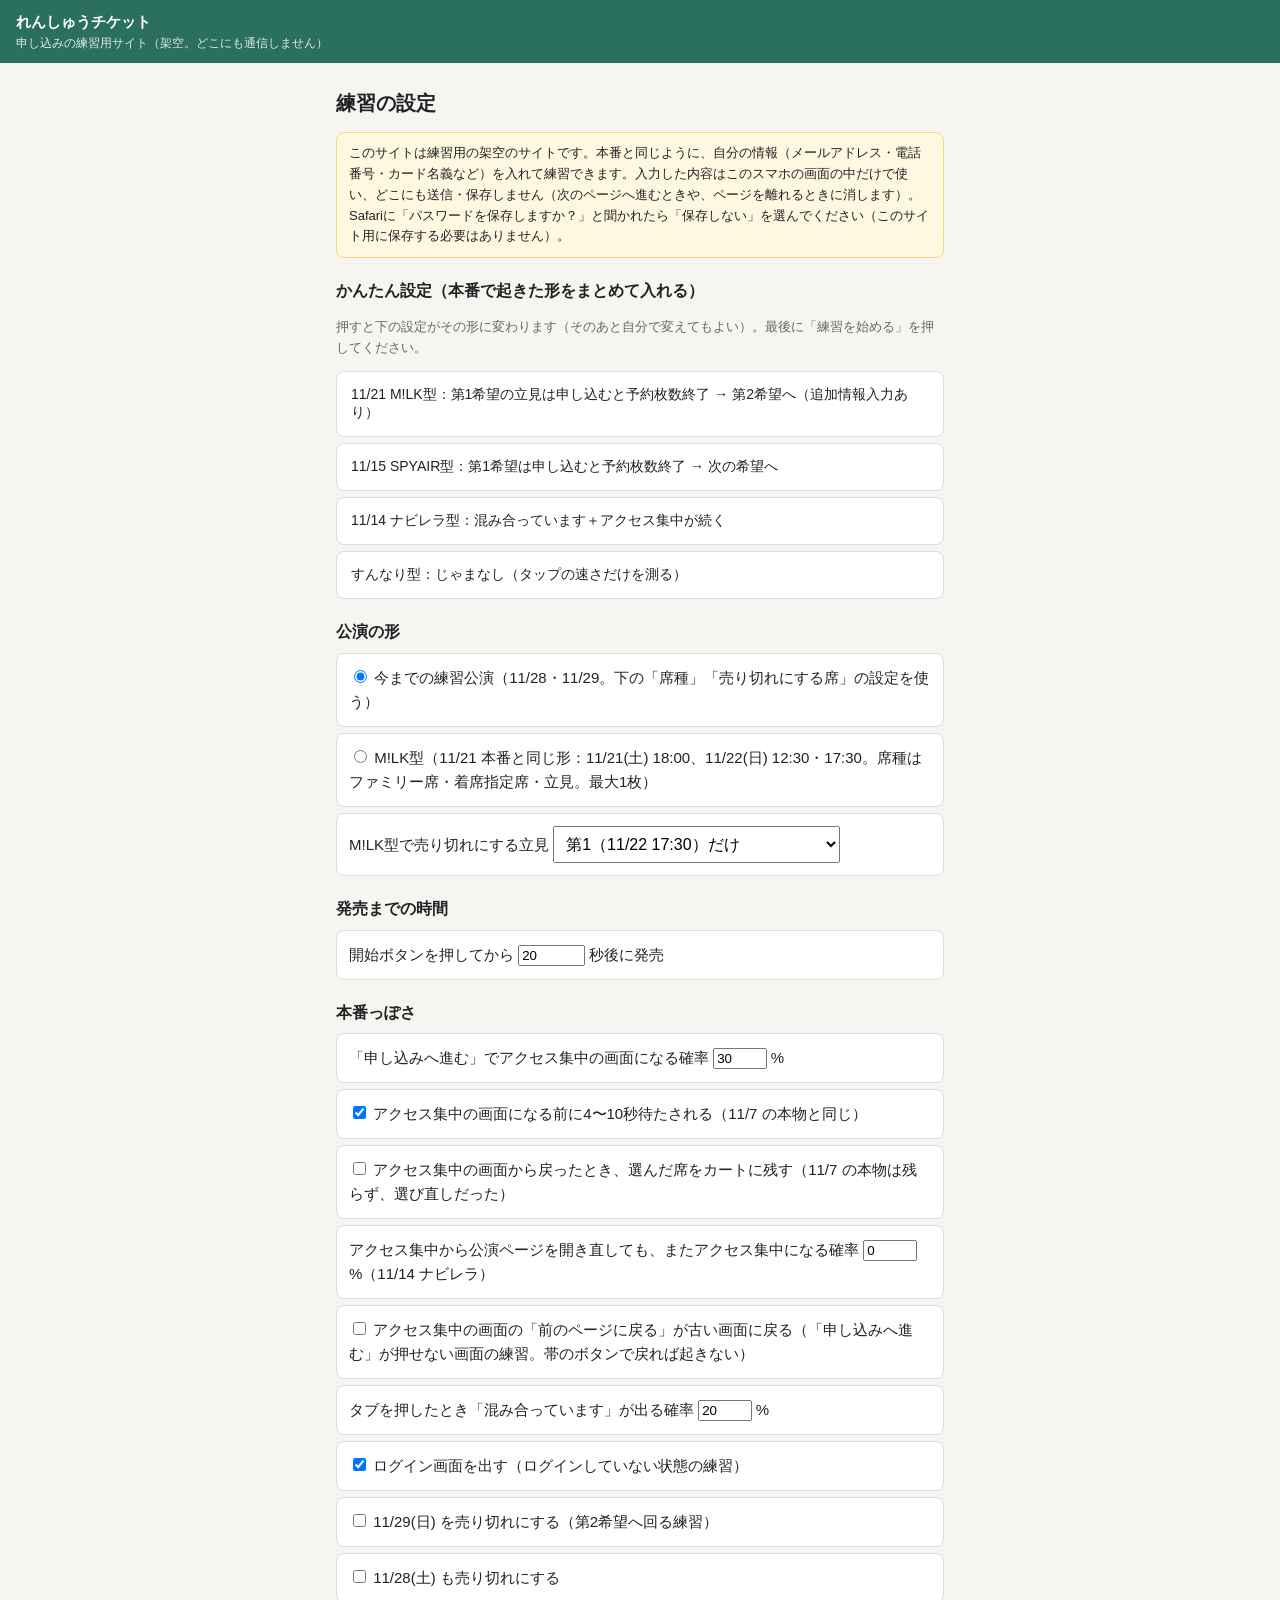
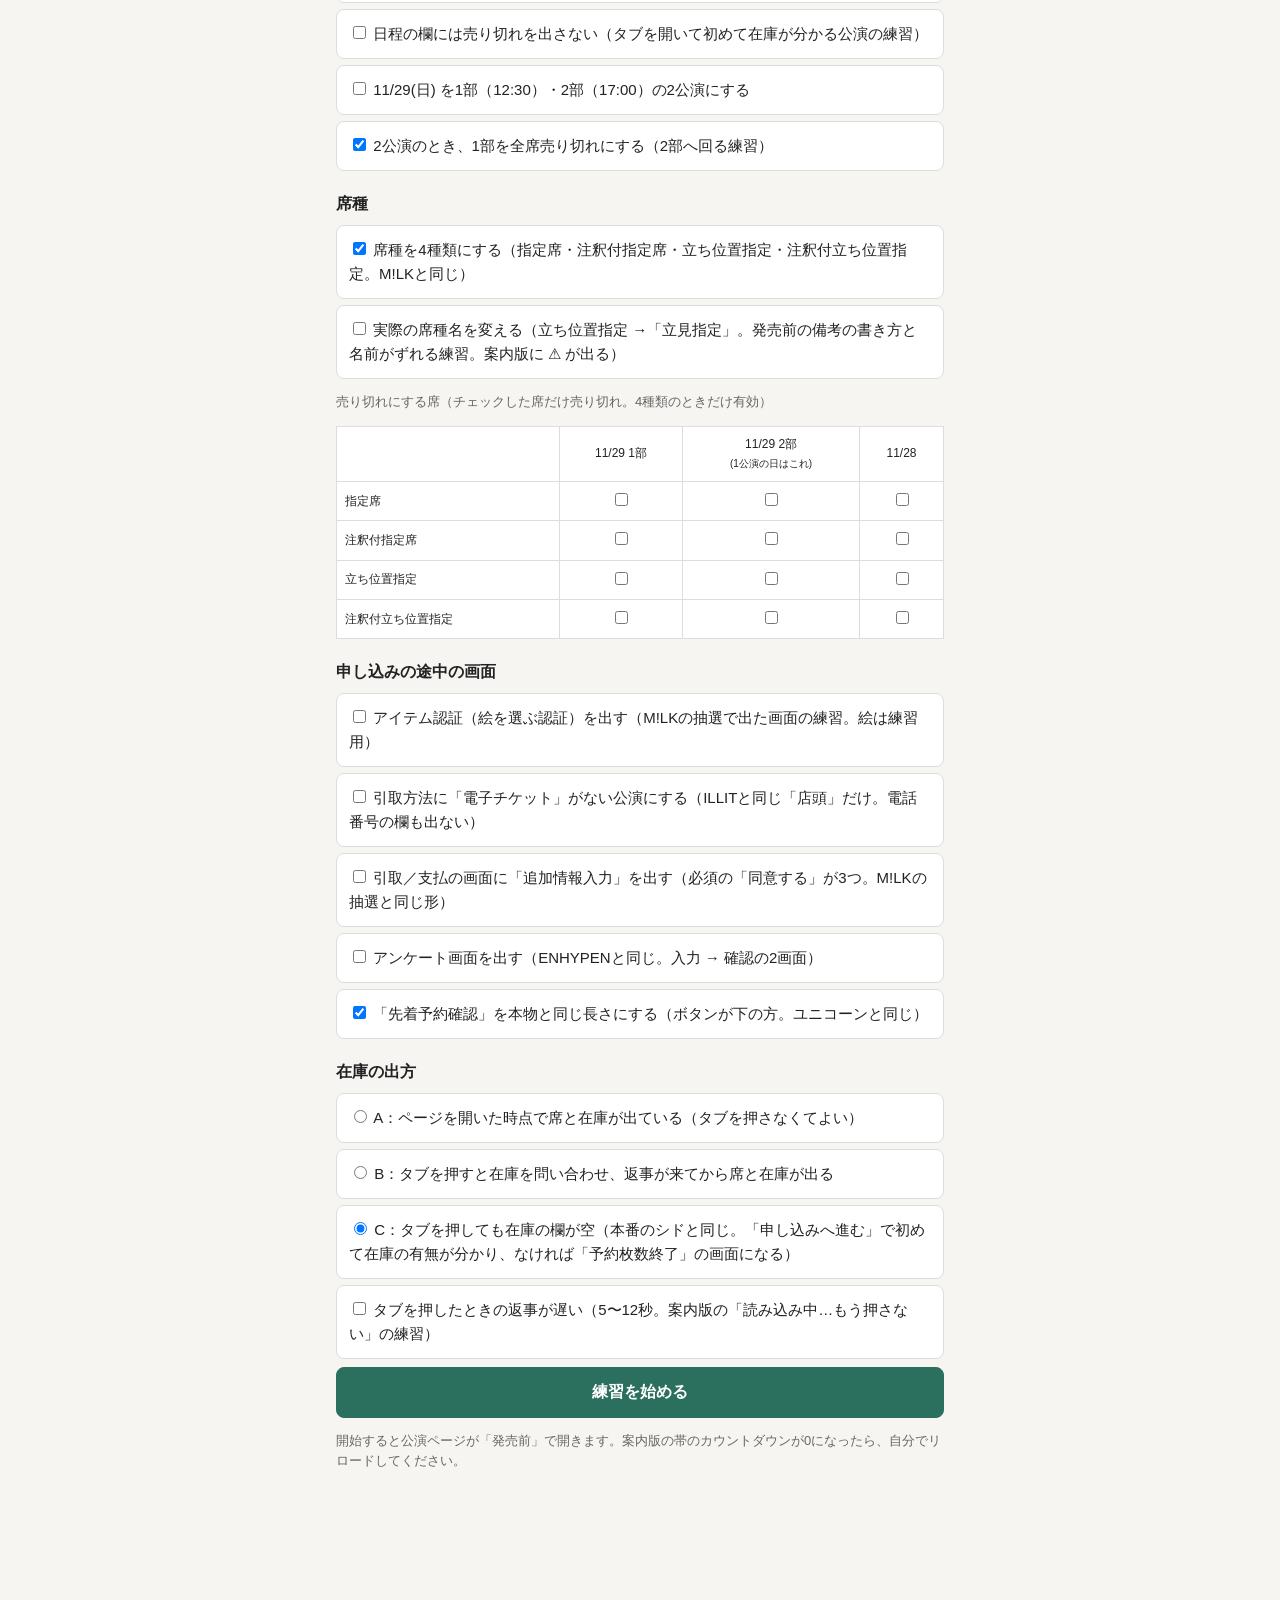
==== commit 26002e8d: "Add files via upload" ====
--- a/index.html
+++ b/index.html
@@ -16,10 +16,22 @@
 
   <h2>かんたん設定（本番で起きた形をまとめて入れる）</h2>
   <p class="filler">押すと下の設定がその形に変わります（そのあと自分で変えてもよい）。最後に「練習を始める」を押してください。</p>
+  <button type="button" class="Button preset" data-preset="milk">11/21 M!LK型：第1希望の立見は申し込むと予約枚数終了 → 第2希望へ（追加情報入力あり）</button>
   <button type="button" class="Button preset" data-preset="spyair">11/15 SPYAIR型：第1希望は申し込むと予約枚数終了 → 次の希望へ</button>
   <button type="button" class="Button preset" data-preset="navillera">11/14 ナビレラ型：混み合っています＋アクセス集中が続く</button>
   <button type="button" class="Button preset" data-preset="smooth">すんなり型：じゃまなし（タップの速さだけを測る）</button>
   <p class="filler" id="presetMsg"></p>
+
+  <h2>公演の形</h2>
+  <label class="choice"><input type="radio" name="layout" value="basic"> 今までの練習公演（11/28・11/29。下の「席種」「売り切れにする席」の設定を使う）</label>
+  <label class="choice"><input type="radio" name="layout" value="milk"> M!LK型（11/21 本番と同じ形：11/21(土) 18:00、11/22(日) 12:30・17:30。席種はファミリー席・着席指定席・立見。最大1枚）</label>
+  <label class="choice">M!LK型で売り切れにする立見
+    <select id="milkSold" style="width:auto">
+      <option value="none">なし（第1希望がそのまま取れる）</option>
+      <option value="1">第1（11/22 17:30）だけ</option>
+      <option value="12">第1・第2（11/22 の両方）</option>
+      <option value="123">立見すべて（着席指定席へ回る）</option>
+    </select></label>
 
   <h2>発売までの時間</h2>
   <label class="choice">開始ボタンを押してから <input id="delaySec" type="number" min="5" max="600" style="width:5em"> 秒後に発売</label>
@@ -70,10 +82,15 @@
   grid.innerHTML = '<tr><td></td>' + SHOWN.map(([, n]) => `<td style="font-size:12px;text-align:center">${n}</td>`).join('') + '</tr>' +
     SEATN.map(([cd, n]) => `<tr><td style="font-size:12px">${n}</td>` +
       SHOWN.map(([k]) => `<td style="text-align:center"><input type="checkbox" class="soldSeat" value="${k}|${cd}"${(c.soldSeats || []).includes(`${k}|${cd}`) ? ' checked' : ''}></td>`).join('') + '</tr>').join('');
+  document.querySelector(`input[name=layout][value=${c.layout === 'milk' ? 'milk' : 'basic'}]`).checked = true;
+  document.getElementById('milkSold').value = c.milkSold || '1';
   const mode0 = ['A', 'B', 'C'].includes(c.stockMode) ? c.stockMode : (c.blankStock ? 'C' : 'B');
   document.querySelector(`input[name=stockMode][value=${mode0}]`).checked = true;
   // かんたん設定：本番で起きた形を、下の設定にまとめて入れる（入れるだけ。始めるのは「練習を始める」）
   const PRESETS = {
+    // 11/21 M!LK（73512）と同じ形。在庫の欄は空（申し込むまで分からない）、第1希望の立見は予約枚数終了、追加情報入力あり、少し混む
+    milk: { name: '11/21 M!LK型', layout: 'milk', milkSold: '1', num: { sorryRate: 20, busyRate: 0, reopenSorryRate: 20 }, on: ['longConfirm', 'sorryWait', 'addInfo'],
+      off: ['needLogin', 'sold29', 'sold28', 'hideSold', 'twoShows', 'renameSeats', 'itemAuth', 'noETicket', 'question', 'slowRes', 'sorryNoCookie', 'sorryKeepCart'], mode: 'C', sold: [] },
     // 第1希望（11/29 立ち位置指定）は、申し込むと「予約枚数終了」。在庫の欄は空（タブを押しても分からない）
     spyair: { name: '11/15 SPYAIR型', num: { sorryRate: 0, busyRate: 0, reopenSorryRate: 0 }, on: ['seats4', 'longConfirm'],
       off: ['needLogin', 'sold29', 'sold28', 'hideSold', 'twoShows', 'renameSeats', 'itemAuth', 'noETicket', 'question', 'slowRes', 'sorryNoCookie', 'addInfo'], mode: 'C', sold: ['P29|005'] },
@@ -89,6 +106,8 @@
     p.off.forEach((k) => { document.getElementById(k).checked = false; });
     document.querySelector(`input[name=stockMode][value=${p.mode}]`).checked = true;
     document.querySelectorAll('.soldSeat').forEach((x) => { x.checked = p.sold.includes(x.value); });
+    document.querySelector(`input[name=layout][value=${p.layout || 'basic'}]`).checked = true;
+    if (p.milkSold) document.getElementById('milkSold').value = p.milkSold;
     document.getElementById('presetMsg').textContent = `「${p.name}」の設定を入れました。下の「練習を始める」を押してください。`;
   }));
   document.getElementById('start').addEventListener('click', () => {
@@ -100,12 +119,13 @@
       soldShow1: b('soldShow1'), seats4: b('seats4'), renameSeats: b('renameSeats'),
       itemAuth: b('itemAuth'), noETicket: b('noETicket'), question: b('question'), longConfirm: b('longConfirm'), sorryWait: b('sorryWait'), sorryKeepCart: b('sorryKeepCart'),
       reopenSorryRate: v('reopenSorryRate'), sorryNoCookie: b('sorryNoCookie'), addInfo: b('addInfo'),
+      layout: document.querySelector('input[name=layout]:checked')?.value || 'basic', milkSold: document.getElementById('milkSold').value,
       soldSeats: [...document.querySelectorAll('.soldSeat:checked')].map((x) => x.value) };
     cfg.blankStock = cfg.stockMode === 'C';
     cfg.startAt = Date.now() + cfg.delaySec * 1000;
     P.set('cfg', cfg);
     P.reset();
-    location.href = 'order.html?gLcode=99999';
+    location.href = P.orderUrl();
   });
 </script>
 </body>
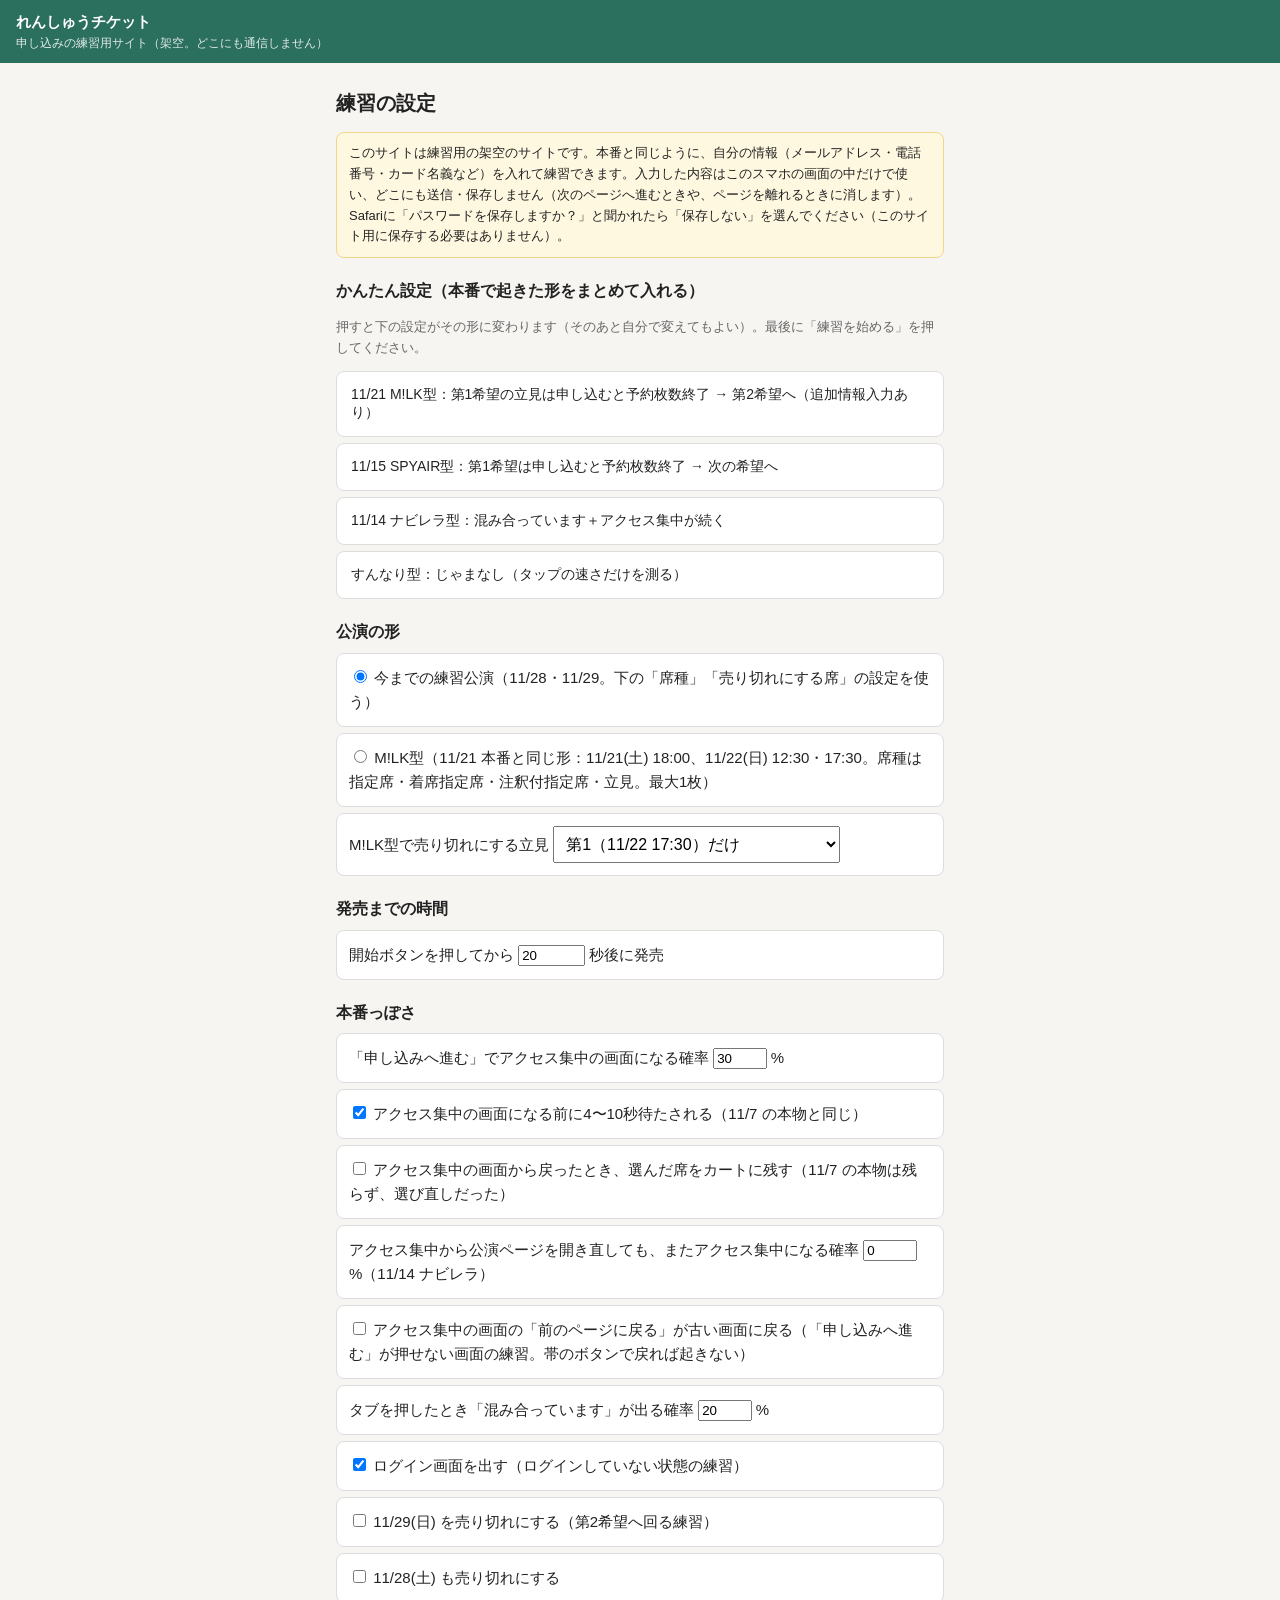
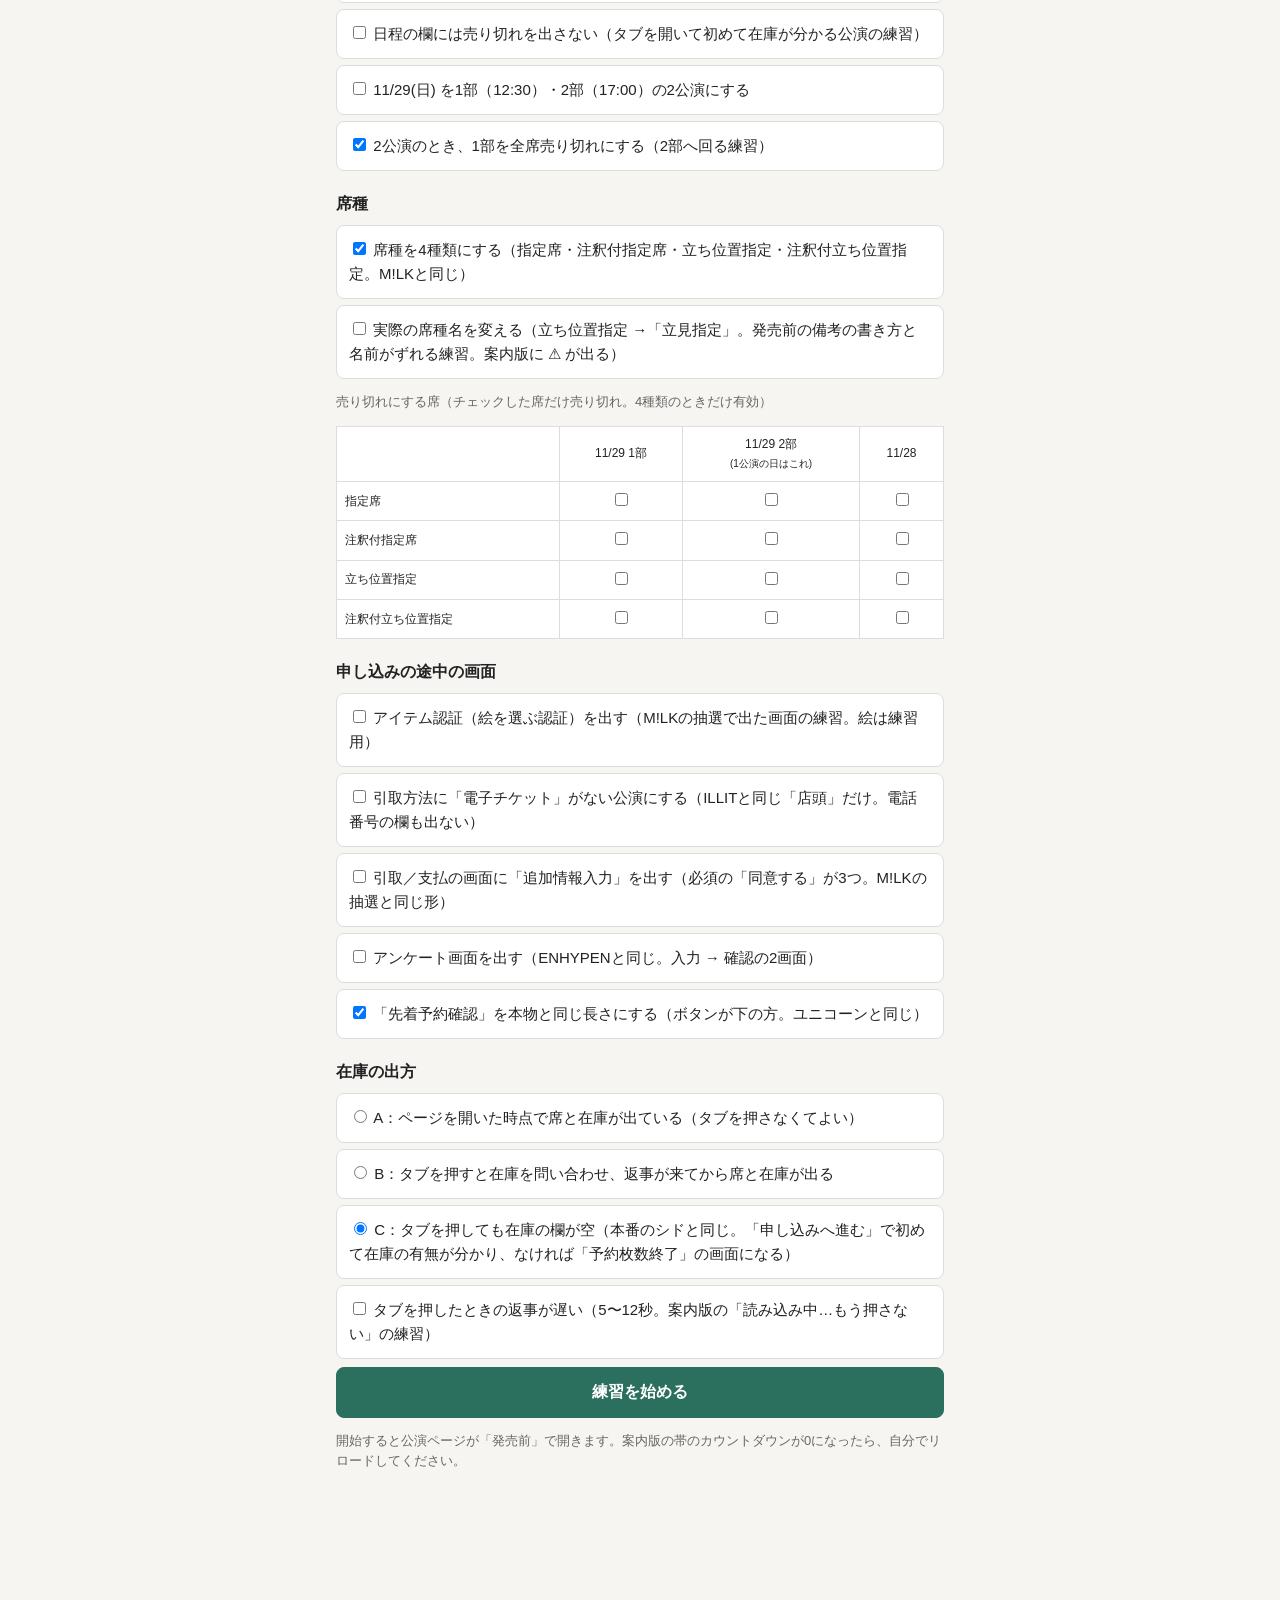
==== commit 6dbf7dfc: "Add files via upload" ====
--- a/index.html
+++ b/index.html
@@ -24,7 +24,7 @@
 
   <h2>公演の形</h2>
   <label class="choice"><input type="radio" name="layout" value="basic"> 今までの練習公演（11/28・11/29。下の「席種」「売り切れにする席」の設定を使う）</label>
-  <label class="choice"><input type="radio" name="layout" value="milk"> M!LK型（11/21 本番と同じ形：11/21(土) 18:00、11/22(日) 12:30・17:30。席種はファミリー席・着席指定席・立見。最大1枚）</label>
+  <label class="choice"><input type="radio" name="layout" value="milk"> M!LK型（11/21 本番と同じ形：11/21(土) 18:00、11/22(日) 12:30・17:30。席種は指定席・着席指定席・注釈付指定席・立見。最大1枚）</label>
   <label class="choice">M!LK型で売り切れにする立見
     <select id="milkSold" style="width:auto">
       <option value="none">なし（第1希望がそのまま取れる）</option>
